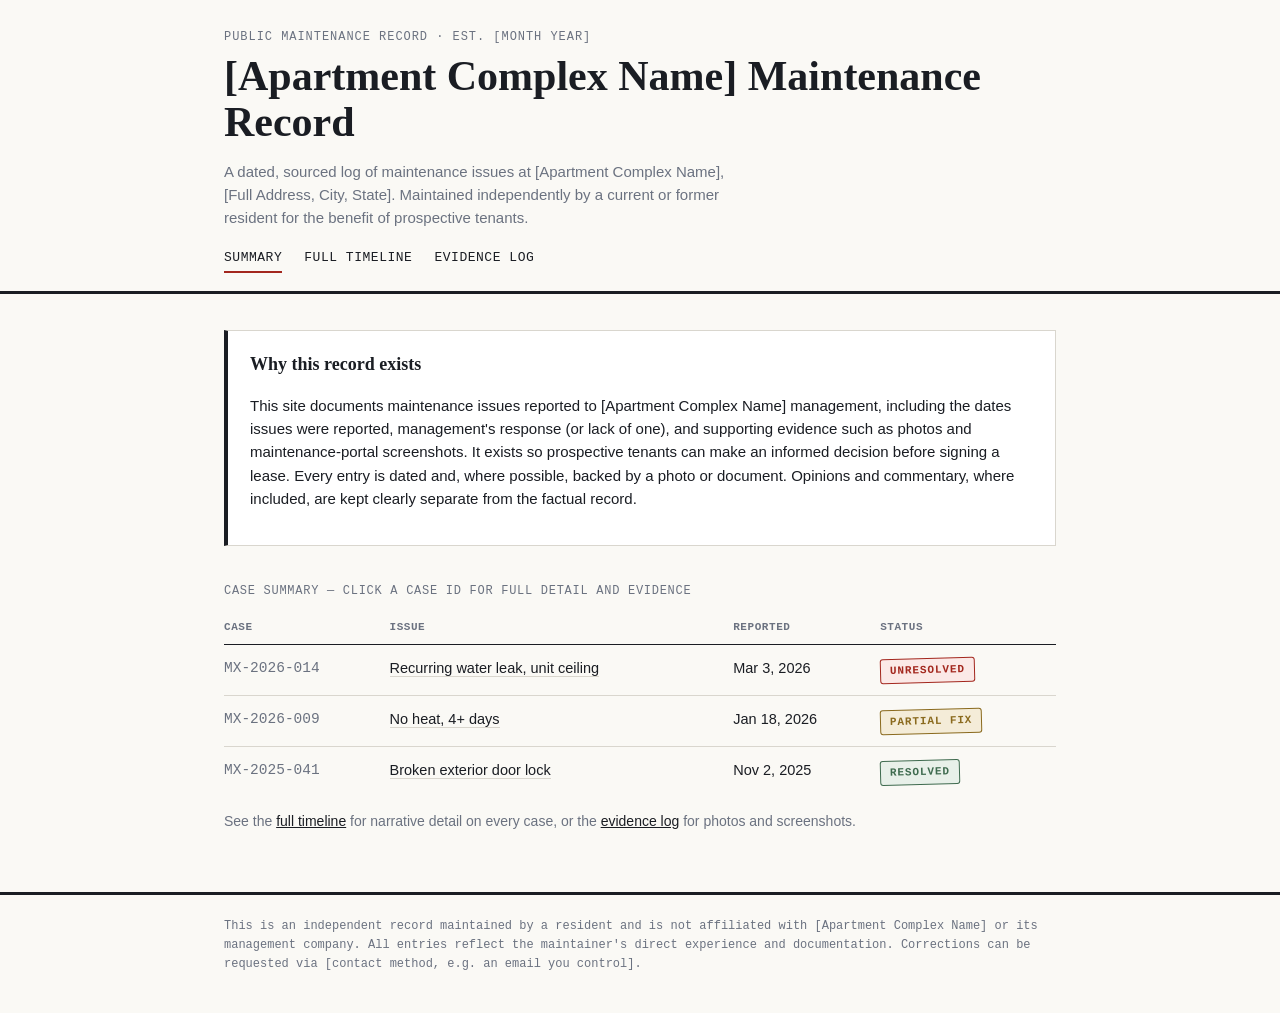
==== index.html @ 653dfedd "Add files via upload" ====
<!DOCTYPE html>
<html lang="en">
<head>
<meta charset="UTF-8">
<meta name="viewport" content="width=device-width, initial-scale=1.0">

<!-- ============================================================
  SEO — EDIT THESE FIRST. Put the exact apartment complex name
  and city in the <title> and <meta name="description">. These
  two lines are what Google shows in search results, and matching
  the exact name people search for is the single biggest factor
  in whether this page gets found.
============================================================= -->
<title>[APARTMENT COMPLEX NAME] Maintenance Record | [City, State]</title>
<meta name="description" content="A dated, evidence-based record of unresolved maintenance issues at [Apartment Complex Name] in [City, State]. Photos, timelines, and maintenance portal screenshots for prospective tenants doing due diligence.">

<!-- Open Graph: controls the preview card when this link is shared -->
<meta property="og:title" content="[Apartment Complex Name] Maintenance Record">
<meta property="og:description" content="Documented, dated maintenance failures at [Apartment Complex Name], [City, State]. Read before you sign a lease.">
<meta property="og:type" content="website">
<meta property="og:url" content="https://YOUR-GITHUB-USERNAME.github.io/YOUR-REPO-NAME/">

<link rel="stylesheet" href="styles.css">

<!-- Structured data helps Google understand this is a factual record page.
     Fill in the same name/address you use everywhere else on the site. -->
<script type="application/ld+json">
{
  "@context": "https://schema.org",
  "@type": "WebSite",
  "name": "[Apartment Complex Name] Maintenance Record",
  "description": "Dated public record of maintenance issues at [Apartment Complex Name], [City, State], maintained for prospective tenants.",
  "about": {
    "@type": "ApartmentComplex",
    "name": "[Apartment Complex Name]",
    "address": "[Full street address, City, State, ZIP]"
  }
}
</script>
</head>
<body>

<header class="masthead">
  <div class="wrap">
    <div class="eyebrow">Public maintenance record &middot; est. [Month Year]</div>
    <h1>[Apartment Complex Name] Maintenance Record</h1>
    <p class="subline">A dated, sourced log of maintenance issues at [Apartment Complex Name], [Full Address, City, State]. Maintained independently by a current or former resident for the benefit of prospective tenants.</p>
    <nav class="sitenav">
      <a href="index.html" aria-current="page">Summary</a>
      <a href="timeline.html">Full Timeline</a>
      <a href="evidence.html">Evidence Log</a>
    </nav>
  </div>
</header>

<main class="wrap">

  <div class="about-block">
    <h2>Why this record exists</h2>
    <p>
      This site documents maintenance issues reported to [Apartment Complex Name] management,
      including the dates issues were reported, management's response (or lack of one), and
      supporting evidence such as photos and maintenance-portal screenshots. It exists so
      prospective tenants can make an informed decision before signing a lease. Every entry
      is dated and, where possible, backed by a photo or document. Opinions and commentary,
      where included, are kept clearly separate from the factual record.
    </p>
  </div>

  <table class="ledger">
    <caption>Case summary — click a case ID for full detail and evidence</caption>
    <thead>
      <tr>
        <th>Case</th>
        <th>Issue</th>
        <th>Reported</th>
        <th>Status</th>
      </tr>
    </thead>
    <tbody>
      <!-- ============================================================
        TEMPLATE: duplicate this <tr> block for each issue.
        Give each one a unique case ID, e.g. MX-2026-001, MX-2026-002.
        Link href should point to an anchor on timeline.html (#mx-2026-001)
      ============================================================= -->
      <tr>
        <td class="case-id">MX-2026-014</td>
        <td><a class="case-link" href="timeline.html#mx-2026-014">Recurring water leak, unit ceiling</a></td>
        <td>Mar 3, 2026</td>
        <td><span class="stamp open">Unresolved</span></td>
      </tr>
      <tr>
        <td class="case-id">MX-2026-009</td>
        <td><a class="case-link" href="timeline.html#mx-2026-009">No heat, 4+ days</a></td>
        <td>Jan 18, 2026</td>
        <td><span class="stamp pending">Partial fix</span></td>
      </tr>
      <tr>
        <td class="case-id">MX-2025-041</td>
        <td><a class="case-link" href="timeline.html#mx-2025-041">Broken exterior door lock</a></td>
        <td>Nov 2, 2025</td>
        <td><span class="stamp resolved">Resolved</span></td>
      </tr>
    </tbody>
  </table>

  <p style="font-size:14px;color:var(--muted);">See the <a href="timeline.html">full timeline</a> for narrative detail on every case, or the <a href="evidence.html">evidence log</a> for photos and screenshots.</p>

</main>

<footer>
  <div class="wrap">
    This is an independent record maintained by a resident and is not affiliated with [Apartment Complex Name] or its management company. All entries reflect the maintainer's direct experience and documentation. Corrections can be requested via [contact method, e.g. an email you control].
  </div>
</footer>

</body>
</html>
---- styles.css ----
/* =========================================================
   DESIGN TOKENS
   Palette: paper / ink / rule / muted / alert(open) / ok(resolved)
   Type: serif display (headlines), sans body, mono (case data)
   ========================================================= */
:root {
  --paper: #faf9f5;
  --ink: #1a1d23;
  --muted: #6b7280;
  --rule: #d9d6ce;
  --alert: #a3271e;
  --alert-bg: #fbe9e7;
  --ok: #3f6b4f;
  --ok-bg: #e8f0e9;
  --pending-bg: #f4ecd8;
  --pending: #8a6a1e;

  --font-display: Georgia, "Times New Roman", serif;
  --font-body: -apple-system, BlinkMacSystemFont, "Segoe UI", Helvetica, Arial, sans-serif;
  --font-mono: "SFMono-Regular", Consolas, "Liberation Mono", Menlo, monospace;
}

* { box-sizing: border-box; }

html { scroll-behavior: smooth; }

body {
  margin: 0;
  background: var(--paper);
  color: var(--ink);
  font-family: var(--font-body);
  line-height: 1.55;
  -webkit-font-smoothing: antialiased;
}

a { color: var(--ink); }
a:focus-visible, button:focus-visible { outline: 2px solid var(--alert); outline-offset: 2px; }

img { max-width: 100%; display: block; }

.wrap {
  max-width: 880px;
  margin: 0 auto;
  padding: 0 24px;
}

/* ---------- Site header / masthead ---------- */
.masthead {
  border-bottom: 3px solid var(--ink);
  padding: 28px 0 18px;
}
.masthead .eyebrow {
  font-family: var(--font-mono);
  font-size: 12px;
  letter-spacing: 0.08em;
  text-transform: uppercase;
  color: var(--muted);
}
.masthead h1 {
  font-family: var(--font-display);
  font-size: clamp(28px, 5vw, 42px);
  margin: 6px 0 8px;
  line-height: 1.1;
}
.masthead .subline {
  color: var(--muted);
  font-size: 15px;
  max-width: 60ch;
}
nav.sitenav {
  display: flex;
  gap: 22px;
  margin-top: 18px;
  font-family: var(--font-mono);
  font-size: 13px;
  text-transform: uppercase;
  letter-spacing: 0.04em;
}
nav.sitenav a { text-decoration: none; border-bottom: 2px solid transparent; padding-bottom: 3px; }
nav.sitenav a:hover, nav.sitenav a[aria-current="page"] { border-bottom-color: var(--alert); }

/* ---------- Status stamp ---------- */
.stamp {
  display: inline-block;
  font-family: var(--font-mono);
  font-size: 11px;
  font-weight: 700;
  letter-spacing: 0.08em;
  text-transform: uppercase;
  padding: 3px 9px;
  border: 1.5px solid currentColor;
  border-radius: 3px;
  transform: rotate(-1.5deg);
}
.stamp.open { color: var(--alert); background: var(--alert-bg); }
.stamp.resolved { color: var(--ok); background: var(--ok-bg); }
.stamp.pending { color: var(--pending); background: var(--pending-bg); }

/* ---------- Summary ledger table (index page) ---------- */
.ledger {
  width: 100%;
  border-collapse: collapse;
  margin: 28px 0 8px;
  font-size: 14.5px;
}
.ledger caption {
  text-align: left;
  font-family: var(--font-mono);
  font-size: 12px;
  text-transform: uppercase;
  letter-spacing: 0.06em;
  color: var(--muted);
  margin-bottom: 10px;
}
.ledger th {
  text-align: left;
  font-family: var(--font-mono);
  font-size: 11px;
  text-transform: uppercase;
  letter-spacing: 0.05em;
  color: var(--muted);
  border-bottom: 1.5px solid var(--ink);
  padding: 8px 10px 8px 0;
}
.ledger td {
  border-bottom: 1px solid var(--rule);
  padding: 12px 10px 12px 0;
  vertical-align: top;
}
.ledger tr:last-child td { border-bottom: none; }
.ledger .case-id { font-family: var(--font-mono); color: var(--muted); white-space: nowrap; }
.ledger a.case-link { text-decoration: none; border-bottom: 1px solid var(--rule); }
.ledger a.case-link:hover { border-bottom-color: var(--ink); }

/* ---------- Purpose / about block ---------- */
.about-block {
  margin: 36px 0;
  padding: 20px 22px;
  background: #fff;
  border: 1px solid var(--rule);
  border-left: 4px solid var(--ink);
  font-size: 15px;
}
.about-block h2 {
  font-family: var(--font-display);
  font-size: 18px;
  margin-top: 0;
}

section h2.section-title {
  font-family: var(--font-display);
  font-size: 22px;
  border-bottom: 1px solid var(--rule);
  padding-bottom: 8px;
  margin-top: 48px;
}

/* ---------- Timeline ---------- */
.timeline-entry {
  display: grid;
  grid-template-columns: 110px 1fr;
  gap: 18px;
  padding: 22px 0;
  border-bottom: 1px solid var(--rule);
}
.timeline-entry:first-of-type { padding-top: 8px; }
.timeline-date {
  font-family: var(--font-mono);
  font-size: 13px;
  color: var(--muted);
  padding-top: 3px;
}
.timeline-body h3 {
  margin: 0 0 6px;
  font-size: 17px;
}
.timeline-body p { margin: 0 0 10px; }
.timeline-meta {
  font-family: var(--font-mono);
  font-size: 12px;
  color: var(--muted);
}
.timeline-meta span:not(:last-child)::after { content: " \00b7 "; }

@media (max-width: 560px) {
  .timeline-entry { grid-template-columns: 1fr; gap: 6px; }
}

/* ---------- Evidence grid ---------- */
.evidence-grid {
  display: grid;
  grid-template-columns: repeat(auto-fill, minmax(230px, 1fr));
  gap: 20px;
  margin: 24px 0 40px;
}
.evidence-card {
  background: #fff;
  border: 1px solid var(--rule);
  overflow: hidden;
}
.evidence-card img { width: 100%; height: 170px; object-fit: cover; border-bottom: 1px solid var(--rule); }
.evidence-card .caption { padding: 10px 12px 14px; }
.evidence-card .caption .date { font-family: var(--font-mono); font-size: 11px; color: var(--muted); }
.evidence-card .caption p { margin: 4px 0 0; font-size: 13.5px; }

/* ---------- Footer ---------- */
footer {
  margin-top: 60px;
  border-top: 3px solid var(--ink);
  padding: 22px 0 40px;
  font-family: var(--font-mono);
  font-size: 12px;
  color: var(--muted);
}
footer a { color: var(--muted); }
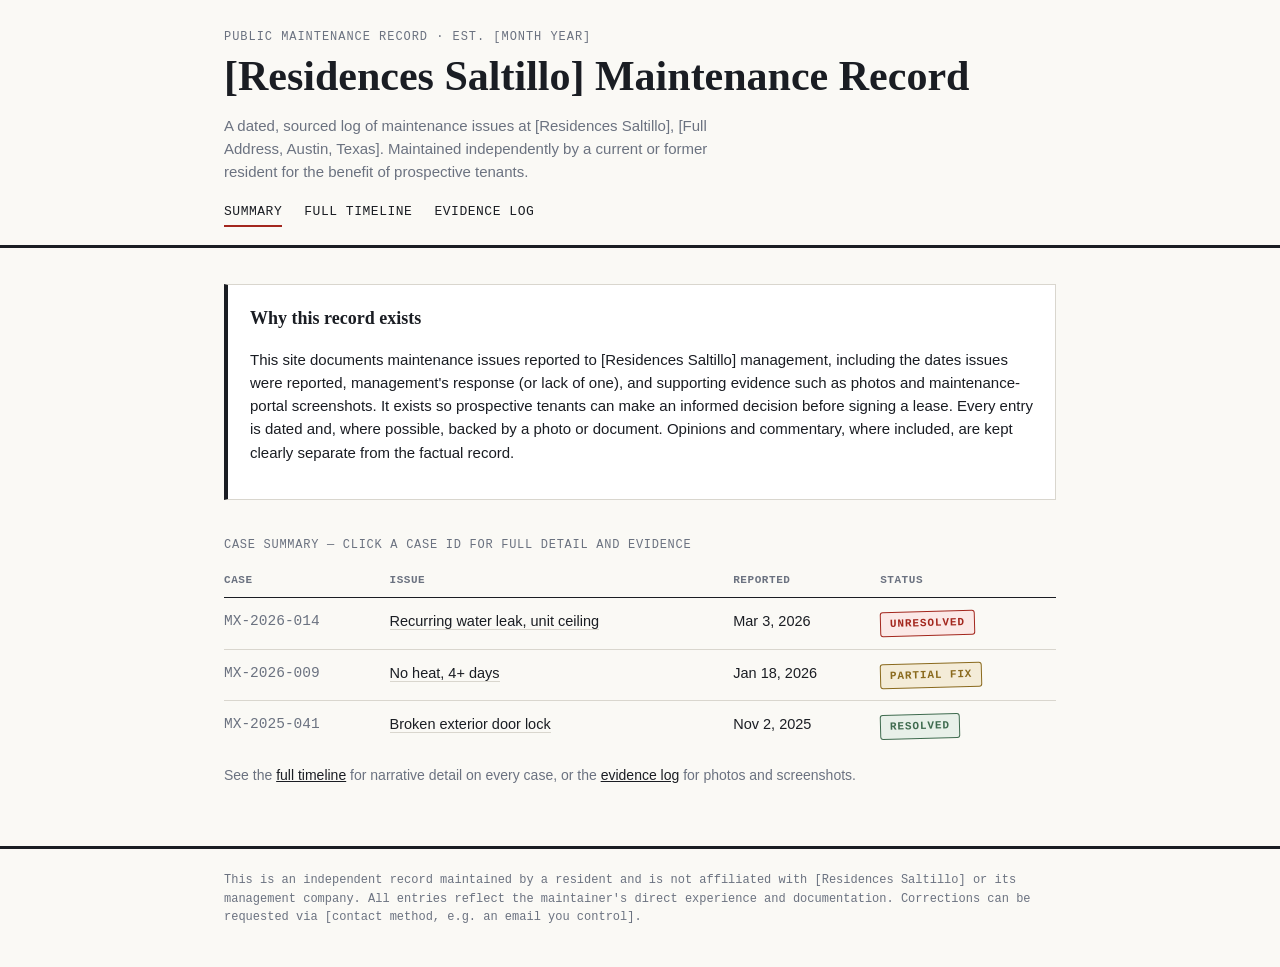
==== commit 36034fe2: "Update index.html" ====
--- a/index.html
+++ b/index.html
@@ -5,18 +5,18 @@
 <meta name="viewport" content="width=device-width, initial-scale=1.0">
 
 <!-- ============================================================
-  SEO — EDIT THESE FIRST. Put the exact apartment complex name
+  SEO — EDIT THESE FIRST. Put the exact Residences Saltillo
   and city in the <title> and <meta name="description">. These
   two lines are what Google shows in search results, and matching
   the exact name people search for is the single biggest factor
   in whether this page gets found.
 ============================================================= -->
-<title>[APARTMENT COMPLEX NAME] Maintenance Record | [City, State]</title>
-<meta name="description" content="A dated, evidence-based record of unresolved maintenance issues at [Apartment Complex Name] in [City, State]. Photos, timelines, and maintenance portal screenshots for prospective tenants doing due diligence.">
+<title> Maintenance Record | [Austin, Texas]</title>
+<meta name="description" content="A dated, evidence-based record of unresolved maintenance issues at [Residences Saltillo] in [Austin, Texas]. Photos, timelines, and maintenance portal screenshots for prospective tenants doing due diligence.">
 
 <!-- Open Graph: controls the preview card when this link is shared -->
-<meta property="og:title" content="[Apartment Complex Name] Maintenance Record">
-<meta property="og:description" content="Documented, dated maintenance failures at [Apartment Complex Name], [City, State]. Read before you sign a lease.">
+<meta property="og:title" content="[] Maintenance Record">
+<meta property="og:description" content="Documented, dated maintenance failures at [], [Austin, Texas]. Read before you sign a lease.">
 <meta property="og:type" content="website">
 <meta property="og:url" content="https://YOUR-GITHUB-USERNAME.github.io/YOUR-REPO-NAME/">
 
@@ -28,12 +28,12 @@
 {
   "@context": "https://schema.org",
   "@type": "WebSite",
-  "name": "[Apartment Complex Name] Maintenance Record",
-  "description": "Dated public record of maintenance issues at [Apartment Complex Name], [City, State], maintained for prospective tenants.",
+  "name": "[Residences Saltillo] Maintenance Record",
+  "description": "Dated public record of maintenance issues at [Residences Saltillo], [Austin, Texas], maintained for prospective tenants.",
   "about": {
     "@type": "ApartmentComplex",
-    "name": "[Apartment Complex Name]",
-    "address": "[Full street address, City, State, ZIP]"
+    "name": "[Residences Saltillo]",
+    "address": "[1211 E. 5th Street  Austin, TX 78702]"
   }
 }
 </script>
@@ -43,8 +43,8 @@
 <header class="masthead">
   <div class="wrap">
     <div class="eyebrow">Public maintenance record &middot; est. [Month Year]</div>
-    <h1>[Apartment Complex Name] Maintenance Record</h1>
-    <p class="subline">A dated, sourced log of maintenance issues at [Apartment Complex Name], [Full Address, City, State]. Maintained independently by a current or former resident for the benefit of prospective tenants.</p>
+    <h1>[Residences Saltillo] Maintenance Record</h1>
+    <p class="subline">A dated, sourced log of maintenance issues at [Residences Saltillo], [Full Address, Austin, Texas]. Maintained independently by a current or former resident for the benefit of prospective tenants.</p>
     <nav class="sitenav">
       <a href="index.html" aria-current="page">Summary</a>
       <a href="timeline.html">Full Timeline</a>
@@ -58,7 +58,7 @@
   <div class="about-block">
     <h2>Why this record exists</h2>
     <p>
-      This site documents maintenance issues reported to [Apartment Complex Name] management,
+      This site documents maintenance issues reported to [Residences Saltillo] management,
       including the dates issues were reported, management's response (or lack of one), and
       supporting evidence such as photos and maintenance-portal screenshots. It exists so
       prospective tenants can make an informed decision before signing a lease. Every entry
@@ -110,7 +110,7 @@
 
 <footer>
   <div class="wrap">
-    This is an independent record maintained by a resident and is not affiliated with [Apartment Complex Name] or its management company. All entries reflect the maintainer's direct experience and documentation. Corrections can be requested via [contact method, e.g. an email you control].
+    This is an independent record maintained by a resident and is not affiliated with [Residences Saltillo] or its management company. All entries reflect the maintainer's direct experience and documentation. Corrections can be requested via [contact method, e.g. an email you control].
   </div>
 </footer>
 
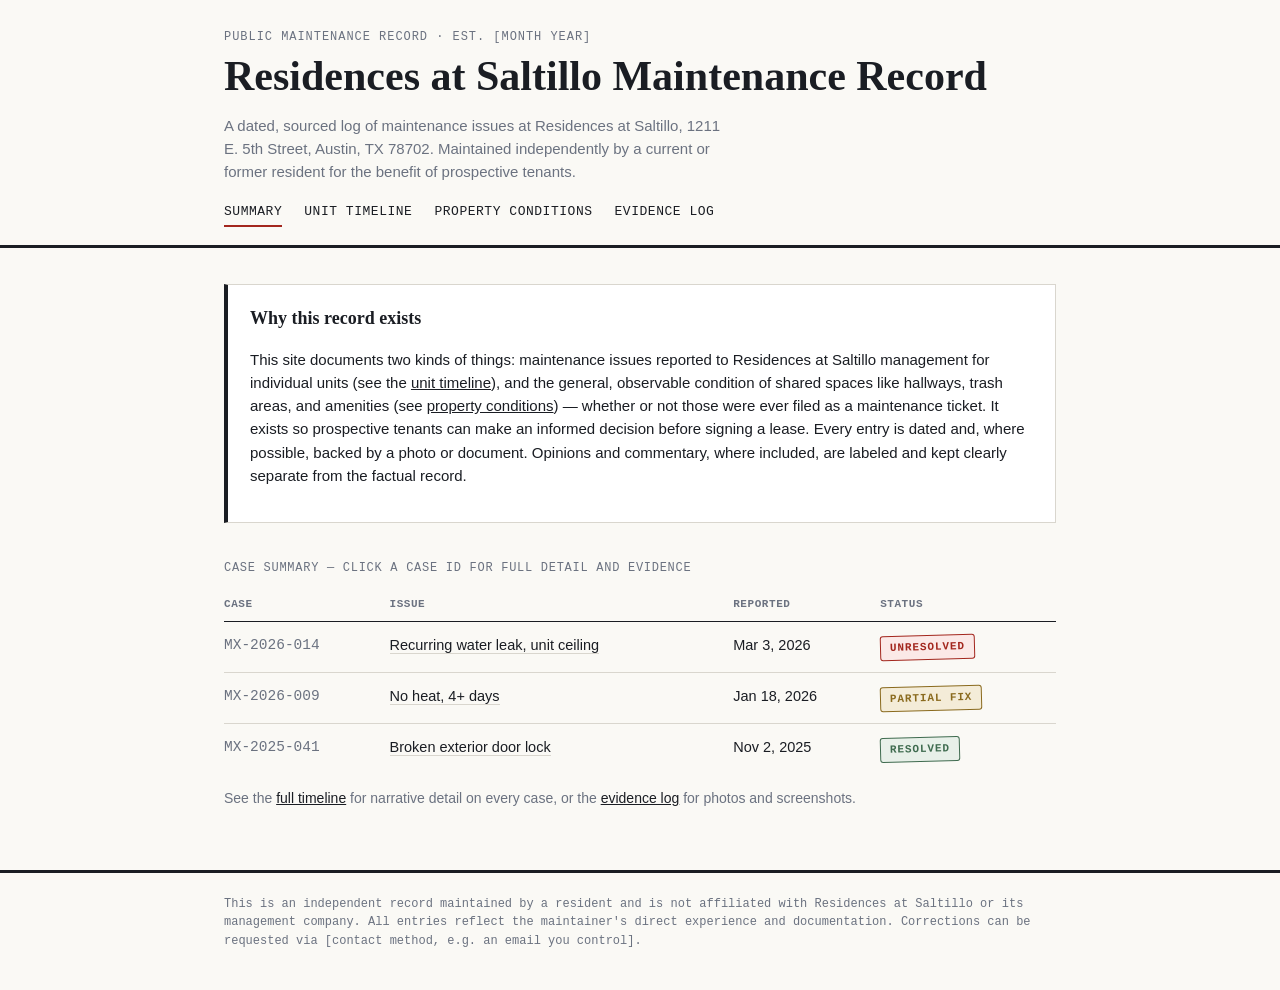
==== commit 79e3f94e: "Update index.html" ====
--- a/index.html
+++ b/index.html
@@ -5,18 +5,18 @@
 <meta name="viewport" content="width=device-width, initial-scale=1.0">
 
 <!-- ============================================================
-  SEO — EDIT THESE FIRST. Put the exact Residences Saltillo
+  SEO — EDIT THESE FIRST. Put the exact apartment complex name
   and city in the <title> and <meta name="description">. These
   two lines are what Google shows in search results, and matching
   the exact name people search for is the single biggest factor
   in whether this page gets found.
 ============================================================= -->
-<title> Maintenance Record | [Austin, Texas]</title>
-<meta name="description" content="A dated, evidence-based record of unresolved maintenance issues at [Residences Saltillo] in [Austin, Texas]. Photos, timelines, and maintenance portal screenshots for prospective tenants doing due diligence.">
+<title>Residences at Saltillo Maintenance Record | Austin, TX</title>
+<meta name="description" content="A dated, evidence-based record of unresolved maintenance issues at Residences at Saltillo in Austin, TX. Photos, timelines, and maintenance portal screenshots for prospective tenants doing due diligence.">
 
 <!-- Open Graph: controls the preview card when this link is shared -->
-<meta property="og:title" content="[] Maintenance Record">
-<meta property="og:description" content="Documented, dated maintenance failures at [], [Austin, Texas]. Read before you sign a lease.">
+<meta property="og:title" content="Residences at Saltillo Maintenance Record">
+<meta property="og:description" content="Documented, dated maintenance failures at Residences at Saltillo, Austin, TX. Read before you sign a lease.">
 <meta property="og:type" content="website">
 <meta property="og:url" content="https://YOUR-GITHUB-USERNAME.github.io/YOUR-REPO-NAME/">
 
@@ -28,12 +28,12 @@
 {
   "@context": "https://schema.org",
   "@type": "WebSite",
-  "name": "[Residences Saltillo] Maintenance Record",
-  "description": "Dated public record of maintenance issues at [Residences Saltillo], [Austin, Texas], maintained for prospective tenants.",
+  "name": "Residences at Saltillo Maintenance Record",
+  "description": "Dated public record of maintenance issues at Residences at Saltillo, Austin, TX, maintained for prospective tenants.",
   "about": {
     "@type": "ApartmentComplex",
-    "name": "[Residences Saltillo]",
-    "address": "[1211 E. 5th Street  Austin, TX 78702]"
+    "name": "Residences at Saltillo",
+    "address": "1211 E. 5th Street, Austin, TX 78702"
   }
 }
 </script>
@@ -43,11 +43,12 @@
 <header class="masthead">
   <div class="wrap">
     <div class="eyebrow">Public maintenance record &middot; est. [Month Year]</div>
-    <h1>[Residences Saltillo] Maintenance Record</h1>
-    <p class="subline">A dated, sourced log of maintenance issues at [Residences Saltillo], [Full Address, Austin, Texas]. Maintained independently by a current or former resident for the benefit of prospective tenants.</p>
+    <h1>Residences at Saltillo Maintenance Record</h1>
+    <p class="subline">A dated, sourced log of maintenance issues at Residences at Saltillo, 1211 E. 5th Street, Austin, TX 78702. Maintained independently by a current or former resident for the benefit of prospective tenants.</p>
     <nav class="sitenav">
       <a href="index.html" aria-current="page">Summary</a>
-      <a href="timeline.html">Full Timeline</a>
+      <a href="timeline.html">Unit Timeline</a>
+      <a href="conditions.html">Property Conditions</a>
       <a href="evidence.html">Evidence Log</a>
     </nav>
   </div>
@@ -58,12 +59,15 @@
   <div class="about-block">
     <h2>Why this record exists</h2>
     <p>
-      This site documents maintenance issues reported to [Residences Saltillo] management,
-      including the dates issues were reported, management's response (or lack of one), and
-      supporting evidence such as photos and maintenance-portal screenshots. It exists so
-      prospective tenants can make an informed decision before signing a lease. Every entry
-      is dated and, where possible, backed by a photo or document. Opinions and commentary,
-      where included, are kept clearly separate from the factual record.
+      This site documents two kinds of things: maintenance issues reported to
+      Residences at Saltillo management for individual units (see the
+      <a href="timeline.html">unit timeline</a>), and the general, observable condition
+      of shared spaces like hallways, trash areas, and amenities (see
+      <a href="conditions.html">property conditions</a>) &mdash; whether or not those
+      were ever filed as a maintenance ticket. It exists so prospective tenants can make
+      an informed decision before signing a lease. Every entry is dated and, where
+      possible, backed by a photo or document. Opinions and commentary, where included,
+      are labeled and kept clearly separate from the factual record.
     </p>
   </div>
 
@@ -110,7 +114,7 @@
 
 <footer>
   <div class="wrap">
-    This is an independent record maintained by a resident and is not affiliated with [Residences Saltillo] or its management company. All entries reflect the maintainer's direct experience and documentation. Corrections can be requested via [contact method, e.g. an email you control].
+    This is an independent record maintained by a resident and is not affiliated with Residences at Saltillo or its management company. All entries reflect the maintainer's direct experience and documentation. Corrections can be requested via [contact method, e.g. an email you control].
   </div>
 </footer>
 
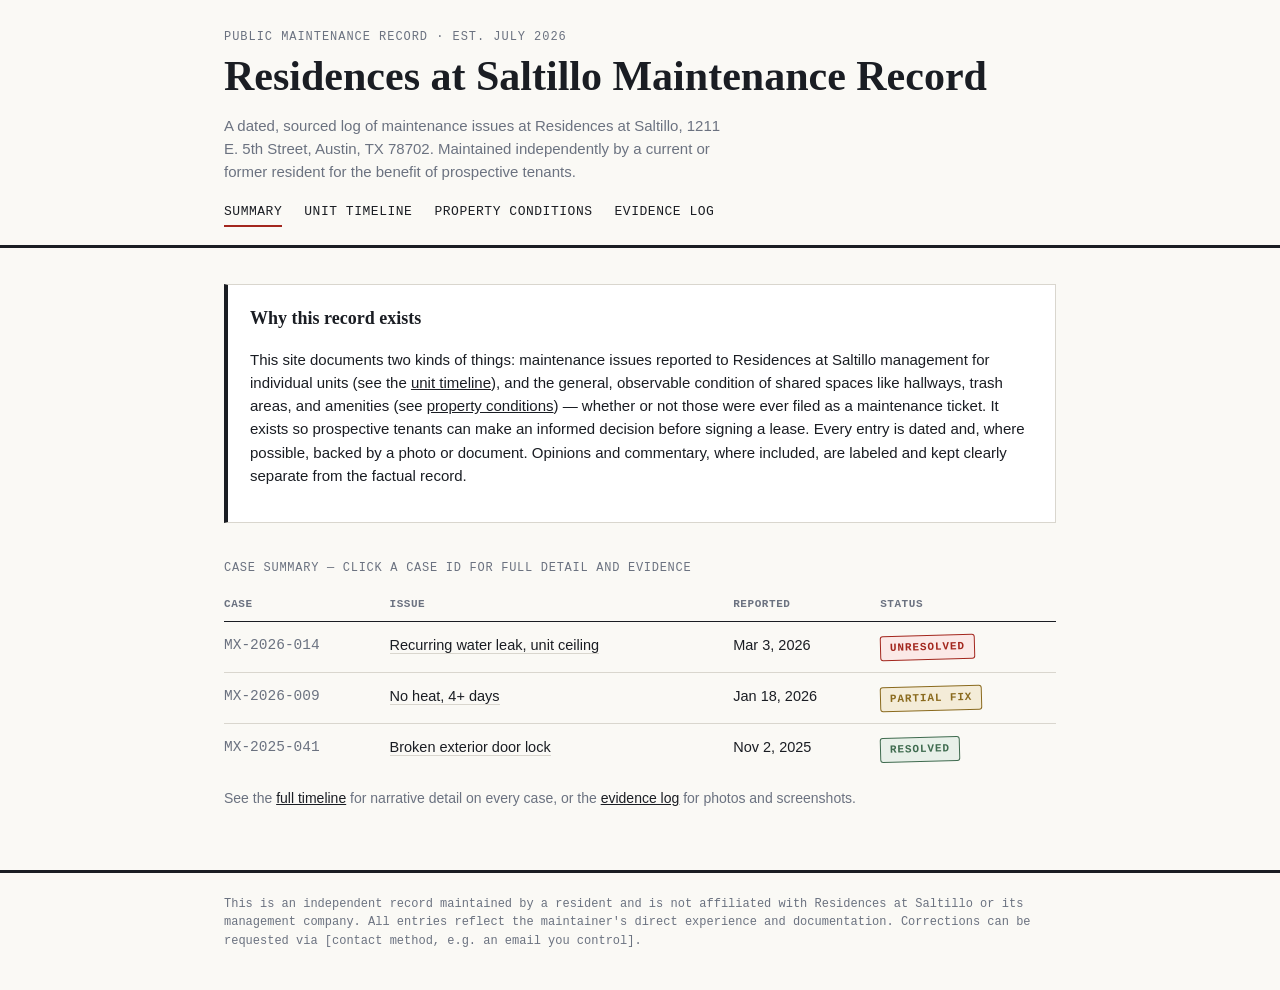
==== commit 7dbef400: "Update index.html" ====
--- a/index.html
+++ b/index.html
@@ -11,7 +11,7 @@
   the exact name people search for is the single biggest factor
   in whether this page gets found.
 ============================================================= -->
-<title>Residences at Saltillo Maintenance Record | Austin, TX</title>
+<title> What I Wish I Knew Before Moving to REsidences at Saltillo | Austin, TX</title>
 <meta name="description" content="A dated, evidence-based record of unresolved maintenance issues at Residences at Saltillo in Austin, TX. Photos, timelines, and maintenance portal screenshots for prospective tenants doing due diligence.">
 
 <!-- Open Graph: controls the preview card when this link is shared -->
@@ -42,7 +42,7 @@
 
 <header class="masthead">
   <div class="wrap">
-    <div class="eyebrow">Public maintenance record &middot; est. [Month Year]</div>
+    <div class="eyebrow">Public maintenance record &middot; est. July 2026</div>
     <h1>Residences at Saltillo Maintenance Record</h1>
     <p class="subline">A dated, sourced log of maintenance issues at Residences at Saltillo, 1211 E. 5th Street, Austin, TX 78702. Maintained independently by a current or former resident for the benefit of prospective tenants.</p>
     <nav class="sitenav">
--- a/styles.css
+++ b/styles.css
@@ -15,6 +15,12 @@
   --pending-bg: #f4ecd8;
   --pending: #8a6a1e;
 
+  /* Saltillo terracotta — a nod to the property's East Austin /
+     Mexican-tile-inspired branding, used sparingly as an accent
+     (case-count numbers, hover states) rather than as the base
+     palette, so the record still reads as independent and sober. */
+  --saltillo-terracotta: #b5502e;
+
   --font-display: Georgia, "Times New Roman", serif;
   --font-body: -apple-system, BlinkMacSystemFont, "Segoe UI", Helvetica, Arial, sans-serif;
   --font-mono: "SFMono-Regular", Consolas, "Liberation Mono", Menlo, monospace;
@@ -77,7 +83,8 @@
   letter-spacing: 0.04em;
 }
 nav.sitenav a { text-decoration: none; border-bottom: 2px solid transparent; padding-bottom: 3px; }
-nav.sitenav a:hover, nav.sitenav a[aria-current="page"] { border-bottom-color: var(--alert); }
+nav.sitenav a:hover { border-bottom-color: var(--saltillo-terracotta); }
+nav.sitenav a[aria-current="page"] { border-bottom-color: var(--alert); }
 
 /* ---------- Status stamp ---------- */
 .stamp {
@@ -130,7 +137,7 @@
 .ledger tr:last-child td { border-bottom: none; }
 .ledger .case-id { font-family: var(--font-mono); color: var(--muted); white-space: nowrap; }
 .ledger a.case-link { text-decoration: none; border-bottom: 1px solid var(--rule); }
-.ledger a.case-link:hover { border-bottom-color: var(--ink); }
+.ledger a.case-link:hover { border-bottom-color: var(--saltillo-terracotta); color: var(--saltillo-terracotta); }
 
 /* ---------- Purpose / about block ---------- */
 .about-block {
@@ -156,7 +163,7 @@
 }
 
 /* ---------- Timeline ---------- */
-.timeline-entry {
+.timeline-entry, .condition-entry {
   display: grid;
   grid-template-columns: 110px 1fr;
   gap: 18px;
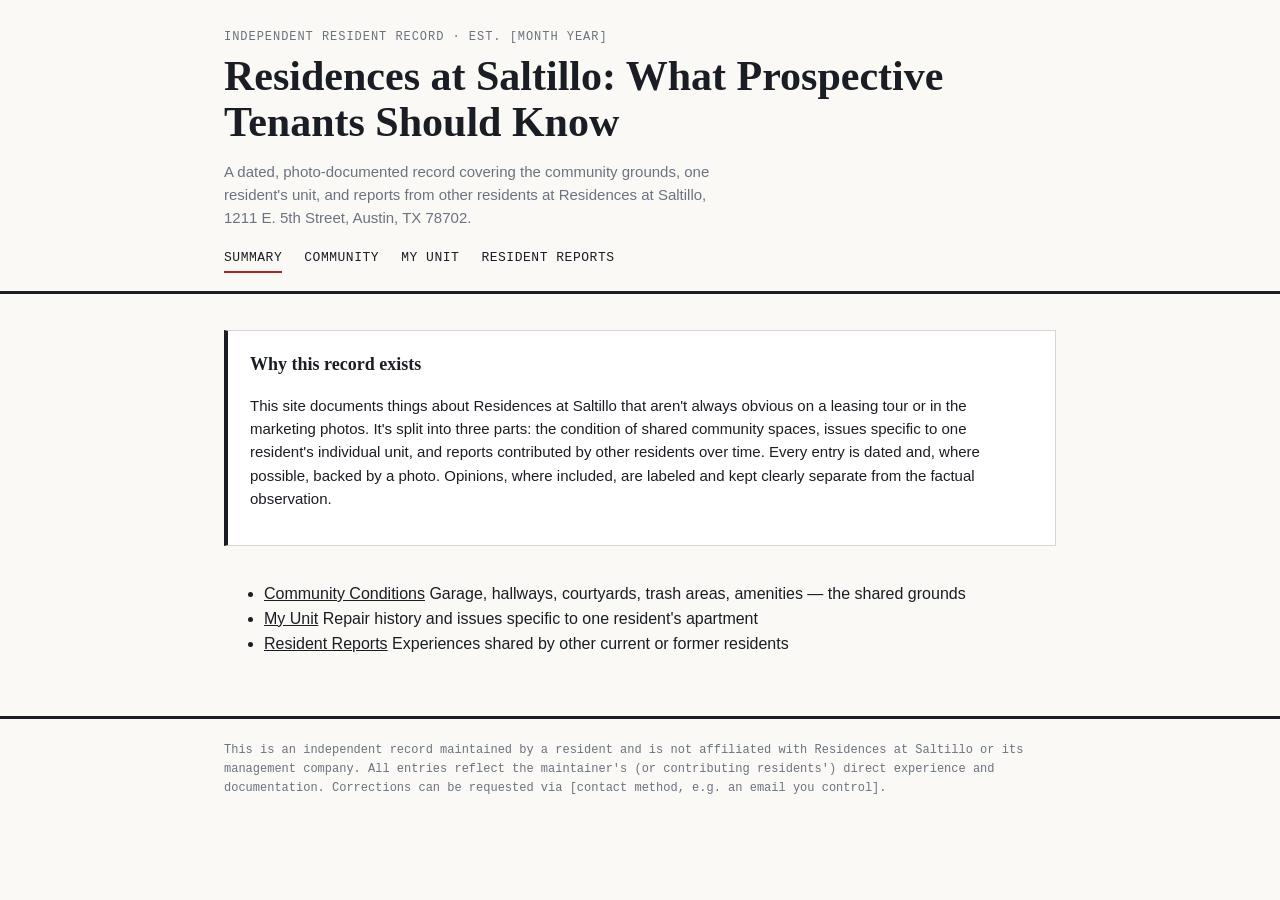
==== commit e5f60017: "Update index.html" ====
--- a/index.html
+++ b/index.html
@@ -4,32 +4,22 @@
 <meta charset="UTF-8">
 <meta name="viewport" content="width=device-width, initial-scale=1.0">
 
-<!-- ============================================================
-  SEO — EDIT THESE FIRST. Put the exact apartment complex name
-  and city in the <title> and <meta name="description">. These
-  two lines are what Google shows in search results, and matching
-  the exact name people search for is the single biggest factor
-  in whether this page gets found.
-============================================================= -->
-<title> What I Wish I Knew Before Moving to REsidences at Saltillo | Austin, TX</title>
-<meta name="description" content="A dated, evidence-based record of unresolved maintenance issues at Residences at Saltillo in Austin, TX. Photos, timelines, and maintenance portal screenshots for prospective tenants doing due diligence.">
+<title>Residences at Saltillo, Austin TX — Resident-Documented Property Conditions</title>
+<meta name="description" content="A dated, photo-documented record of property conditions, unit issues, and resident experiences at Residences at Saltillo in Austin, TX — things prospective tenants may want to know before signing a lease.">
 
-<!-- Open Graph: controls the preview card when this link is shared -->
-<meta property="og:title" content="Residences at Saltillo Maintenance Record">
-<meta property="og:description" content="Documented, dated maintenance failures at Residences at Saltillo, Austin, TX. Read before you sign a lease.">
+<meta property="og:title" content="Residences at Saltillo — Resident-Documented Property Conditions">
+<meta property="og:description" content="Dated, photo-documented observations at Residences at Saltillo, Austin, TX. Read before you sign a lease.">
 <meta property="og:type" content="website">
 <meta property="og:url" content="https://YOUR-GITHUB-USERNAME.github.io/YOUR-REPO-NAME/">
 
 <link rel="stylesheet" href="styles.css">
 
-<!-- Structured data helps Google understand this is a factual record page.
-     Fill in the same name/address you use everywhere else on the site. -->
 <script type="application/ld+json">
 {
   "@context": "https://schema.org",
   "@type": "WebSite",
-  "name": "Residences at Saltillo Maintenance Record",
-  "description": "Dated public record of maintenance issues at Residences at Saltillo, Austin, TX, maintained for prospective tenants.",
+  "name": "Residences at Saltillo — Resident-Documented Property Conditions",
+  "description": "Dated public record of property conditions, unit issues, and resident experiences at Residences at Saltillo, Austin, TX.",
   "about": {
     "@type": "ApartmentComplex",
     "name": "Residences at Saltillo",
@@ -42,14 +32,14 @@
 
 <header class="masthead">
   <div class="wrap">
-    <div class="eyebrow">Public maintenance record &middot; est. July 2026</div>
-    <h1>Residences at Saltillo Maintenance Record</h1>
-    <p class="subline">A dated, sourced log of maintenance issues at Residences at Saltillo, 1211 E. 5th Street, Austin, TX 78702. Maintained independently by a current or former resident for the benefit of prospective tenants.</p>
+    <div class="eyebrow">Independent resident record &middot; est. [Month Year]</div>
+    <h1>Residences at Saltillo: What Prospective Tenants Should Know</h1>
+    <p class="subline">A dated, photo-documented record covering the community grounds, one resident's unit, and reports from other residents at Residences at Saltillo, 1211 E. 5th Street, Austin, TX 78702.</p>
     <nav class="sitenav">
       <a href="index.html" aria-current="page">Summary</a>
-      <a href="timeline.html">Unit Timeline</a>
-      <a href="conditions.html">Property Conditions</a>
-      <a href="evidence.html">Evidence Log</a>
+      <a href="community.html">Community</a>
+      <a href="my-unit.html">My Unit</a>
+      <a href="resident-reports.html">Resident Reports</a>
     </nav>
   </div>
 </header>
@@ -59,62 +49,35 @@
   <div class="about-block">
     <h2>Why this record exists</h2>
     <p>
-      This site documents two kinds of things: maintenance issues reported to
-      Residences at Saltillo management for individual units (see the
-      <a href="timeline.html">unit timeline</a>), and the general, observable condition
-      of shared spaces like hallways, trash areas, and amenities (see
-      <a href="conditions.html">property conditions</a>) &mdash; whether or not those
-      were ever filed as a maintenance ticket. It exists so prospective tenants can make
-      an informed decision before signing a lease. Every entry is dated and, where
-      possible, backed by a photo or document. Opinions and commentary, where included,
-      are labeled and kept clearly separate from the factual record.
+      This site documents things about Residences at Saltillo that aren't always obvious
+      on a leasing tour or in the marketing photos. It's split into three parts: the
+      condition of shared community spaces, issues specific to one resident's individual
+      unit, and reports contributed by other residents over time. Every entry is dated
+      and, where possible, backed by a photo. Opinions, where included, are labeled and
+      kept clearly separate from the factual observation.
     </p>
   </div>
 
-  <table class="ledger">
-    <caption>Case summary — click a case ID for full detail and evidence</caption>
-    <thead>
-      <tr>
-        <th>Case</th>
-        <th>Issue</th>
-        <th>Reported</th>
-        <th>Status</th>
-      </tr>
-    </thead>
-    <tbody>
-      <!-- ============================================================
-        TEMPLATE: duplicate this <tr> block for each issue.
-        Give each one a unique case ID, e.g. MX-2026-001, MX-2026-002.
-        Link href should point to an anchor on timeline.html (#mx-2026-001)
-      ============================================================= -->
-      <tr>
-        <td class="case-id">MX-2026-014</td>
-        <td><a class="case-link" href="timeline.html#mx-2026-014">Recurring water leak, unit ceiling</a></td>
-        <td>Mar 3, 2026</td>
-        <td><span class="stamp open">Unresolved</span></td>
-      </tr>
-      <tr>
-        <td class="case-id">MX-2026-009</td>
-        <td><a class="case-link" href="timeline.html#mx-2026-009">No heat, 4+ days</a></td>
-        <td>Jan 18, 2026</td>
-        <td><span class="stamp pending">Partial fix</span></td>
-      </tr>
-      <tr>
-        <td class="case-id">MX-2025-041</td>
-        <td><a class="case-link" href="timeline.html#mx-2025-041">Broken exterior door lock</a></td>
-        <td>Nov 2, 2025</td>
-        <td><span class="stamp resolved">Resolved</span></td>
-      </tr>
-    </tbody>
-  </table>
-
-  <p style="font-size:14px;color:var(--muted);">See the <a href="timeline.html">full timeline</a> for narrative detail on every case, or the <a href="evidence.html">evidence log</a> for photos and screenshots.</p>
+  <ul class="topic-list">
+    <li>
+      <a href="community.html">Community Conditions</a>
+      <span class="topic-desc">Garage, hallways, courtyards, trash areas, amenities &mdash; the shared grounds</span>
+    </li>
+    <li>
+      <a href="my-unit.html">My Unit</a>
+      <span class="topic-desc">Repair history and issues specific to one resident's apartment</span>
+    </li>
+    <li>
+      <a href="resident-reports.html">Resident Reports</a>
+      <span class="topic-desc">Experiences shared by other current or former residents</span>
+    </li>
+  </ul>
 
 </main>
 
 <footer>
   <div class="wrap">
-    This is an independent record maintained by a resident and is not affiliated with Residences at Saltillo or its management company. All entries reflect the maintainer's direct experience and documentation. Corrections can be requested via [contact method, e.g. an email you control].
+    This is an independent record maintained by a resident and is not affiliated with Residences at Saltillo or its management company. All entries reflect the maintainer's (or contributing residents') direct experience and documentation. Corrections can be requested via [contact method, e.g. an email you control].
   </div>
 </footer>
 
